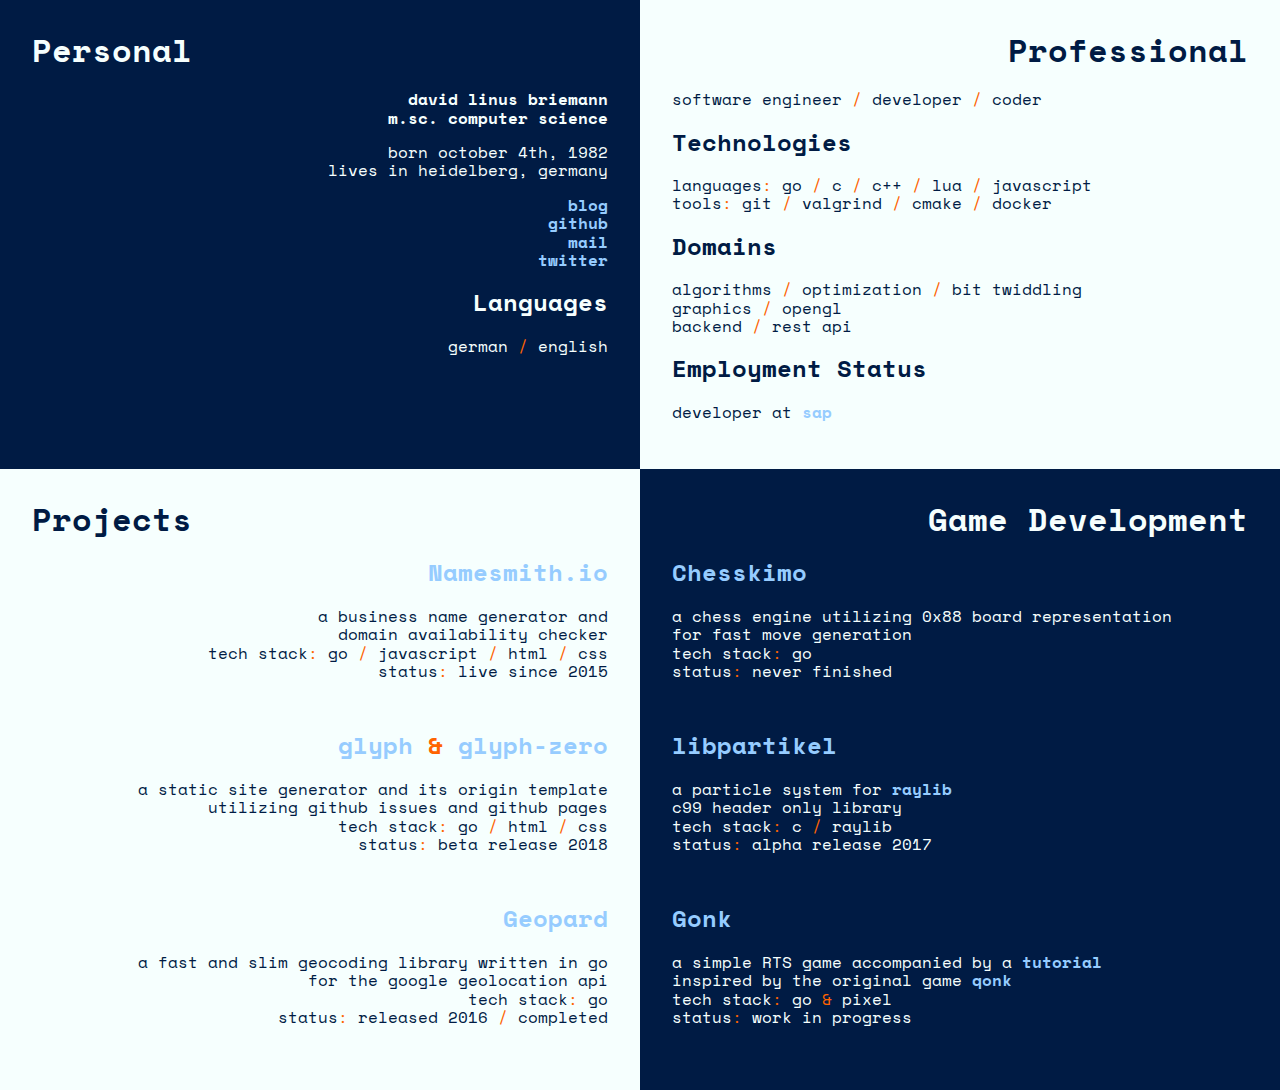
==== index.html @ ac458b6f "up" ====
<!doctype html>
<head>
	<meta charset="utf-8">
	<meta http-equiv="X-UA-Compatible" content="IE=edge,chrome=1">
	<title>Homepage of David Linus Briemann</title>
	<meta name="description" content="">
	<meta name="viewport" content="width=device-width, initial-scale=1">
	<link href="https://fonts.googleapis.com/css?family=Space+Mono:400,700" rel="stylesheet"> 
	<link rel="stylesheet" href="css/tachyons.min.css">
	<link rel="stylesheet" href="css/ionicons.min.css">
	<link rel="stylesheet" href="css/style.css">		
</head>

<body class="mw100 center monospace bg-washed-blue">
	<header></header>
	
	<main>
		<div class="flex-l">
			<div class="fl w-100 w-50-l tr-l tl bg-navy washed-blue pa4">
				<h1 class="tl-l tr mt0">Personal</h1>
				<!-- <h2>About</h2> -->
				<p class="fw7">
					david linus briemann<br>
					m.sc. computer science</p>
				<p>
					born october 4th, 1982<br>
					lives in heidelberg, germany
				</p>
				<!-- <h2>Contact</h2>  -->
				<p>
					<a class="light-blue no-underline dim fw7" href="https://dbriemann.github.io/blog/">
						blog</a>
						<sym> <i class="icon ion-edit"></i></sym><br>
					<a class="light-blue no-underline dim fw7" href="https://github.com/dbriemann">
						github</a>
						<sym> <i class="icon ion-social-github"></i></sym><br>
					<a class="light-blue no-underline dim fw7" href="mailto:ragingdave@mailbox.org">
						mail</a>
						<sym> <i class="icon ion-email"></i></sym><br>
					<a class="light-blue no-underline dim fw7" href="https://twitter.com/Raging_Dave">
						twitter</a>
						<sym> <i class="icon ion-social-twitter"></i></sym>
				</p>
				<h2>Languages</h2>
				<p>german <sym>/</sym> english</p>				
			</div>
			<div class="fl w-100 w-50-l tl navy bg-washed-blue pa4">
				<h1 class="tr mt0">Professional</h1>
				<!-- <h2>Occupation</h2> -->
				<p>
					software engineer <sym class="fw4">/</sym> developer <sym class="fw4">/</sym> coder					
				</p>
				<h2>Technologies</h2>
				<p>
					languages<sym>:</sym> go <sym>/</sym> c <sym>/</sym> c++ <sym>/</sym> lua <sym>/</sym> javascript<br>
					tools<sym>:</sym> git <sym>/</sym> valgrind <sym>/</sym> cmake <sym>/</sym> docker 
				</p>
				<h2>Domains</h2>
				<p>
					algorithms <sym>/</sym> optimization <sym>/</sym> bit twiddling <br>
					graphics <sym>/</sym> opengl<br>
					backend <sym>/</sym> rest api
				</p>
				<h2>Employment Status</h2>
				<p>developer at <a class="light-blue no-underline dim fw7" href="https://www.sap.com">sap</a></p>
			</div>
		</div>

		<div class="flex-l">
			<div class="fl w-100 w-50-l tr-l tl pa4 washed-blue bg-navy navy-l bg-washed-blue-l">
				<h1 class="tl-l tr mt0">Projects</h1>
				<div class="pb3">
					<h2><a class="no-underline dim light-blue f3" href="https://namesmith.io">Namesmith.io</a> <sym><i class="icon ion-link"></i></sym></h2>
					<p>
						a business name generator and<br>
						domain availability checker<br>
						tech stack<sym>:</sym> go <sym>/</sym> javascript <sym>/</sym> html <sym>/</sym> css<br>
						status<sym>:</sym> live since 2015
					</p>
				</div>
				<div class="pb3">
					<h2><a class="no-underline dim light-blue f3" href="https://github.com/dbriemann/glyph">glyph</a> <sym>&</sym> <a class="no-underline dim light-blue f3" href="https://github.com/dbriemann/glyph-zero">glyph-zero</a> <sym><i class="icon ion-link"></i></sym></h2>
					<p>
						a static site generator and its origin template<br>
						utilizing github issues and github pages<br>
						tech stack<sym>:</sym> go <sym>/</sym> html <sym>/</sym> css<br>
						status<sym>:</sym> beta release 2018
					</p>
				</div>
				<div class="pb3">
					<h2><a class="no-underline light-blue dim f3" href="https://github.com/dbriemann/geopard">Geopard</a> <sym><i class="icon ion-link"></i></sym></h2>
					<p>
						a fast and slim geocoding library written in go<br>
						for the google geolocation api<br>
						tech stack<sym>:</sym> go<br>
						status<sym>:</sym> released 2016 <sym>/</sym> completed
					</p>
				</div>
			</div>
			<div class="fl w-100 w-50-l tl bg-navy-l washed-blue-l navy bg-washed-blue pa4">
				<h1 class="tr mt0">Game Development</h1>
				<div class="pb3">
					<h2><a class="no-underline light-blue dim f3" href="https://github.com/dbriemann/chesskimo">Chesskimo</a> <sym><i class="icon ion-link"></i></sym></h2>
					<p>
						a chess engine utilizing 0x88 board representation<br>
						for fast move generation<br>
						tech stack<sym>:</sym> go<br>
						status<sym>:</sym> never finished
					</p>
				</div>
				<div class="pb3">
					<h2><a class="no-underline light-blue dim f3" href="https://github.com/dbriemann/libpartikel">libpartikel</a> <sym><i class="icon ion-link"></i></sym></h2>
					<p>
						a particle system for <a class="no-underline light-blue dim fw7" href="http://www.raylib.com/">raylib</a> <sym><i class="icon ion-link"></i></sym><br>
						c99 header only library<br>
						tech stack<sym>:</sym> c <sym>/</sym> raylib<br>
						status<sym>:</sym> alpha release 2017
					</p>
				</div>
				<div class="pb3">
					<h2><a class="no-underline light-blue dim f3" href="https://github.com/dbriemann/gonk">Gonk</a> <sym><i class="icon ion-link"></i></sym></h2>
					<p>
						a simple RTS game accompanied by a <a class="no-underline light-blue dim fw7" href="https://dbriemann.github.io/blog/label-making-a-game.html">tutorial</a><br>
						inspired by the original game <a class="no-underline light-blue dim fw7" href="http://anthony.liekens.net/index.php/Computers/Qonk">qonk</a><br>
						tech stack<sym>:</sym> go <sym>&</sym> pixel<br>
						status<sym>:</sym> work in progress
					</p>
				</div>
			</div>
		</div>
	</main>	

	<footer></footer>
</body>

</html>
---- css/style.css ----
sym { color: #ff6300; }

@media screen and (min-width: 60em) {
    .navy-l { color: #001b44; }
    .washed-blue-l { color: #f6fffe; }
    .bg-navy-l { background-color: #001b44; }
    .bg-washed-blue-l { background-color: #f6fffe; }
    .lightest-blue-l { color: #cdecff; }
    .light-blue-l { color: #96ccff; }
}
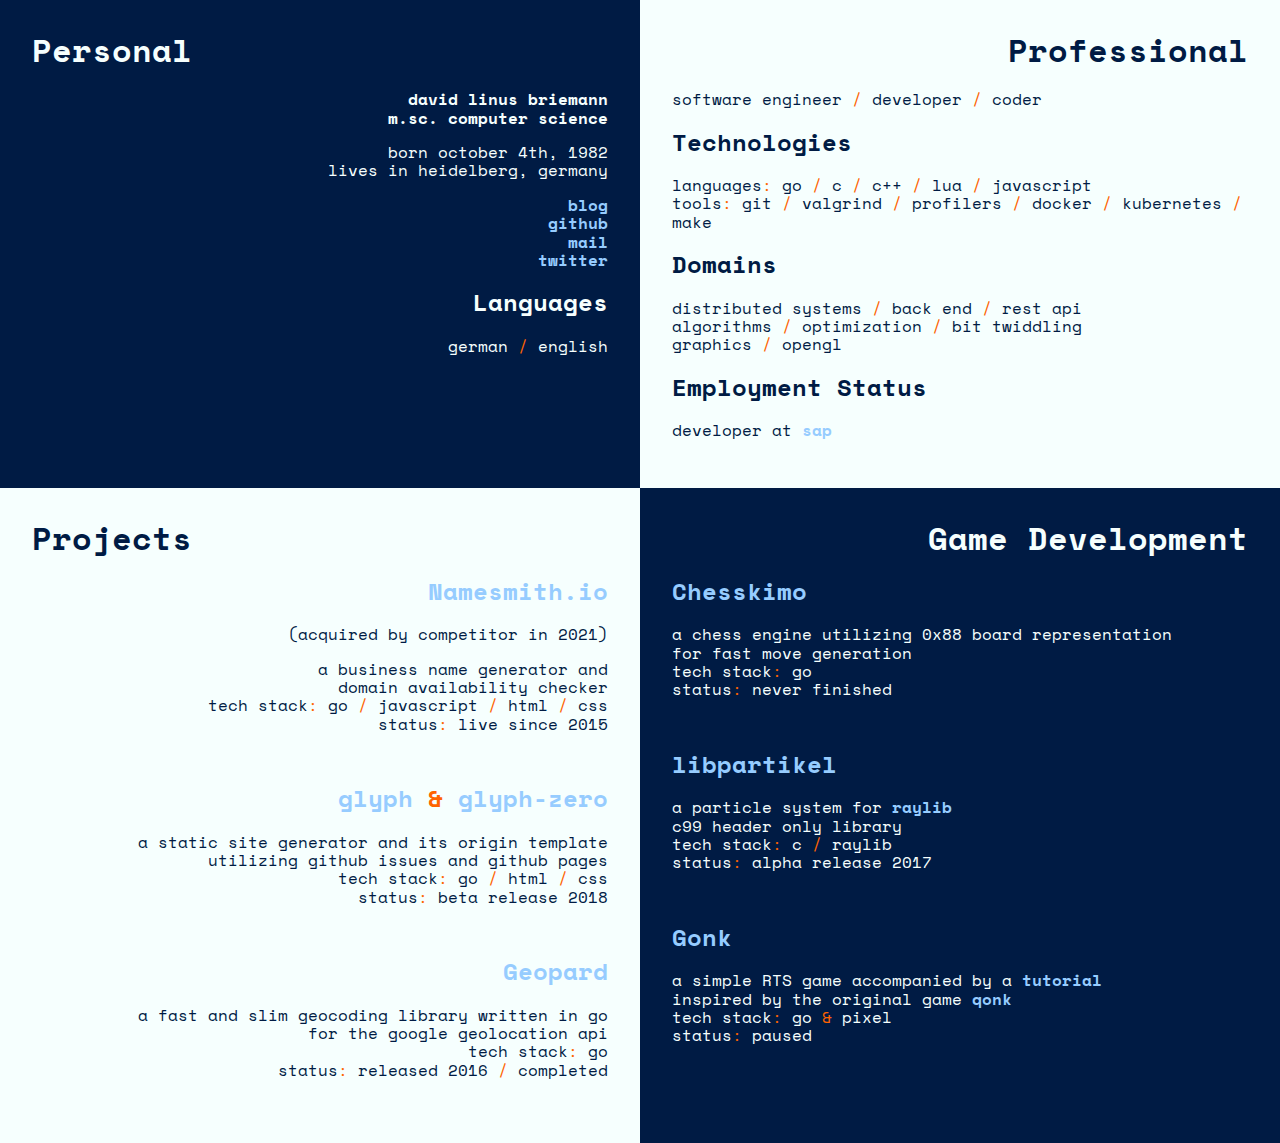
==== commit 21ac8b6a: "update" ====
--- a/index.html
+++ b/index.html
@@ -34,10 +34,10 @@
 					<a class="light-blue no-underline dim fw7" href="https://github.com/dbriemann">
 						github</a>
 						<sym> <i class="icon ion-social-github"></i></sym><br>
-					<a class="light-blue no-underline dim fw7" href="mailto:ragingdave@mailbox.org">
+					<a class="light-blue no-underline dim fw7" href="mailto:dlb@mailbox.org">
 						mail</a>
 						<sym> <i class="icon ion-email"></i></sym><br>
-					<a class="light-blue no-underline dim fw7" href="https://twitter.com/Raging_Dave">
+					<a class="light-blue no-underline dim fw7" href="https://twitter.com/NeroLXIV">
 						twitter</a>
 						<sym> <i class="icon ion-social-twitter"></i></sym>
 				</p>
@@ -53,13 +53,13 @@
 				<h2>Technologies</h2>
 				<p>
 					languages<sym>:</sym> go <sym>/</sym> c <sym>/</sym> c++ <sym>/</sym> lua <sym>/</sym> javascript<br>
-					tools<sym>:</sym> git <sym>/</sym> valgrind <sym>/</sym> cmake <sym>/</sym> docker 
+					tools<sym>:</sym> git <sym>/</sym> valgrind <sym>/</sym> profilers <sym>/</sym> docker <sym>/</sym> kubernetes <sym>/</sym> make
 				</p>
 				<h2>Domains</h2>
 				<p>
+          distributed systems <sym>/</sym> back end <sym>/</sym> rest api <br>
 					algorithms <sym>/</sym> optimization <sym>/</sym> bit twiddling <br>
-					graphics <sym>/</sym> opengl<br>
-					backend <sym>/</sym> rest api
+					graphics <sym>/</sym> opengl
 				</p>
 				<h2>Employment Status</h2>
 				<p>developer at <a class="light-blue no-underline dim fw7" href="https://www.sap.com">sap</a></p>
@@ -71,6 +71,7 @@
 				<h1 class="tl-l tr mt0">Projects</h1>
 				<div class="pb3">
 					<h2><a class="no-underline dim light-blue f3" href="https://namesmith.io">Namesmith.io</a> <sym><i class="icon ion-link"></i></sym></h2>
+          <p>(acquired by competitor in 2021)</p>
 					<p>
 						a business name generator and<br>
 						domain availability checker<br>
@@ -123,7 +124,7 @@
 						a simple RTS game accompanied by a <a class="no-underline light-blue dim fw7" href="https://dbriemann.github.io/blog/label-making-a-game.html">tutorial</a><br>
 						inspired by the original game <a class="no-underline light-blue dim fw7" href="http://anthony.liekens.net/index.php/Computers/Qonk">qonk</a><br>
 						tech stack<sym>:</sym> go <sym>&</sym> pixel<br>
-						status<sym>:</sym> work in progress
+						status<sym>:</sym> paused
 					</p>
 				</div>
 			</div>
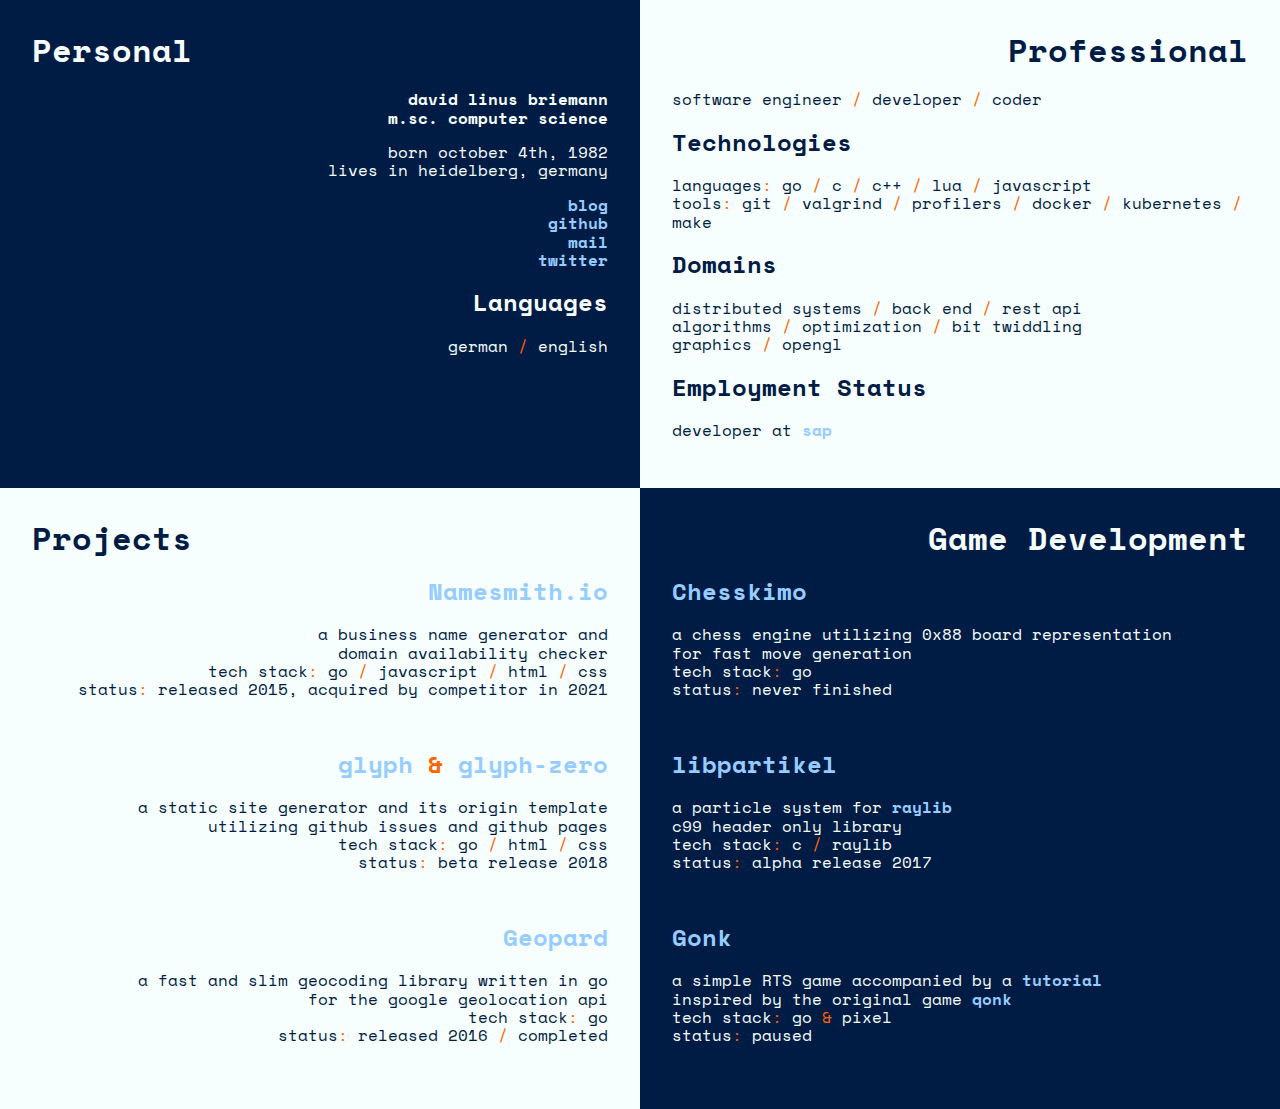
==== commit 61773441: "improve layout" ====
--- a/index.html
+++ b/index.html
@@ -70,13 +70,12 @@
 			<div class="fl w-100 w-50-l tr-l tl pa4 washed-blue bg-navy navy-l bg-washed-blue-l">
 				<h1 class="tl-l tr mt0">Projects</h1>
 				<div class="pb3">
-					<h2><a class="no-underline dim light-blue f3" href="https://namesmith.io">Namesmith.io</a> <sym><i class="icon ion-link"></i></sym></h2>
-          <p>(acquired by competitor in 2021)</p>
+					<h2><a class="no-underline dim light-blue f3" href="#">Namesmith.io</a> <sym><i class="icon ion-link"></i></sym></h2>
 					<p>
 						a business name generator and<br>
 						domain availability checker<br>
 						tech stack<sym>:</sym> go <sym>/</sym> javascript <sym>/</sym> html <sym>/</sym> css<br>
-						status<sym>:</sym> live since 2015
+						status<sym>:</sym> released 2015, acquired by competitor in 2021
 					</p>
 				</div>
 				<div class="pb3">
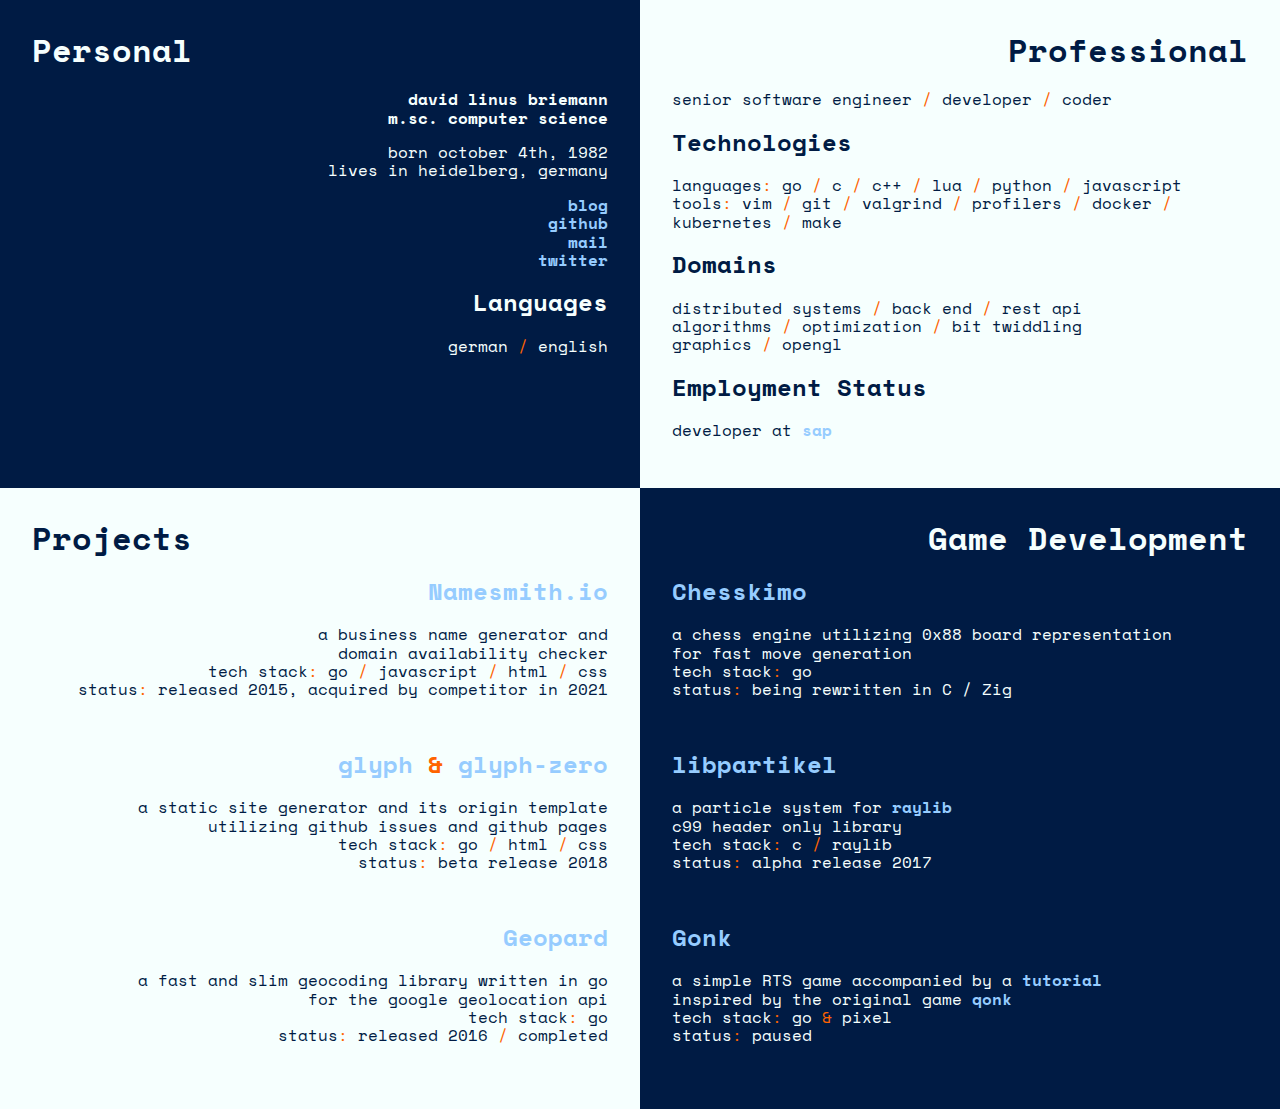
==== commit c91e8fc1: "update" ====
--- a/index.html
+++ b/index.html
@@ -1,136 +1,157 @@
 <!doctype html>
+
 <head>
-	<meta charset="utf-8">
-	<meta http-equiv="X-UA-Compatible" content="IE=edge,chrome=1">
-	<title>Homepage of David Linus Briemann</title>
-	<meta name="description" content="">
-	<meta name="viewport" content="width=device-width, initial-scale=1">
-	<link href="https://fonts.googleapis.com/css?family=Space+Mono:400,700" rel="stylesheet"> 
-	<link rel="stylesheet" href="css/tachyons.min.css">
-	<link rel="stylesheet" href="css/ionicons.min.css">
-	<link rel="stylesheet" href="css/style.css">		
+  <meta charset="utf-8">
+  <meta http-equiv="X-UA-Compatible" content="IE=edge,chrome=1">
+  <title>Homepage of David Linus Briemann</title>
+  <meta name="description" content="">
+  <meta name="viewport" content="width=device-width, initial-scale=1">
+  <link href="https://fonts.googleapis.com/css?family=Space+Mono:400,700" rel="stylesheet">
+  <link rel="stylesheet" href="css/tachyons.min.css">
+  <link rel="stylesheet" href="css/ionicons.min.css">
+  <link rel="stylesheet" href="css/style.css">
 </head>
 
 <body class="mw100 center monospace bg-washed-blue">
-	<header></header>
-	
-	<main>
-		<div class="flex-l">
-			<div class="fl w-100 w-50-l tr-l tl bg-navy washed-blue pa4">
-				<h1 class="tl-l tr mt0">Personal</h1>
-				<!-- <h2>About</h2> -->
-				<p class="fw7">
-					david linus briemann<br>
-					m.sc. computer science</p>
-				<p>
-					born october 4th, 1982<br>
-					lives in heidelberg, germany
-				</p>
-				<!-- <h2>Contact</h2>  -->
-				<p>
-					<a class="light-blue no-underline dim fw7" href="https://dbriemann.github.io/blog/">
-						blog</a>
-						<sym> <i class="icon ion-edit"></i></sym><br>
-					<a class="light-blue no-underline dim fw7" href="https://github.com/dbriemann">
-						github</a>
-						<sym> <i class="icon ion-social-github"></i></sym><br>
-					<a class="light-blue no-underline dim fw7" href="mailto:dlb@mailbox.org">
-						mail</a>
-						<sym> <i class="icon ion-email"></i></sym><br>
-					<a class="light-blue no-underline dim fw7" href="https://twitter.com/NeroLXIV">
-						twitter</a>
-						<sym> <i class="icon ion-social-twitter"></i></sym>
-				</p>
-				<h2>Languages</h2>
-				<p>german <sym>/</sym> english</p>				
-			</div>
-			<div class="fl w-100 w-50-l tl navy bg-washed-blue pa4">
-				<h1 class="tr mt0">Professional</h1>
-				<!-- <h2>Occupation</h2> -->
-				<p>
-					software engineer <sym class="fw4">/</sym> developer <sym class="fw4">/</sym> coder					
-				</p>
-				<h2>Technologies</h2>
-				<p>
-					languages<sym>:</sym> go <sym>/</sym> c <sym>/</sym> c++ <sym>/</sym> lua <sym>/</sym> javascript<br>
-					tools<sym>:</sym> git <sym>/</sym> valgrind <sym>/</sym> profilers <sym>/</sym> docker <sym>/</sym> kubernetes <sym>/</sym> make
-				</p>
-				<h2>Domains</h2>
-				<p>
+  <header></header>
+
+  <main>
+    <div class="flex-l">
+      <div class="fl w-100 w-50-l tr-l tl bg-navy washed-blue pa4">
+        <h1 class="tl-l tr mt0">Personal</h1>
+        <!-- <h2>About</h2> -->
+        <p class="fw7">
+          david linus briemann<br>
+          m.sc. computer science</p>
+        <p>
+          born october 4th, 1982<br>
+          lives in heidelberg, germany
+        </p>
+        <!-- <h2>Contact</h2>  -->
+        <p>
+          <a class="light-blue no-underline dim fw7" href="https://dbriemann.github.io/blog/">
+            blog</a>
+          <sym> <i class="icon ion-edit"></i></sym><br>
+          <a class="light-blue no-underline dim fw7" href="https://github.com/dbriemann">
+            github</a>
+          <sym> <i class="icon ion-social-github"></i></sym><br>
+          <a class="light-blue no-underline dim fw7" href="mailto:dlb@mailbox.org">
+            mail</a>
+          <sym> <i class="icon ion-email"></i></sym><br>
+          <a class="light-blue no-underline dim fw7" href="https://twitter.com/NeroLXIV">
+            twitter</a>
+          <sym> <i class="icon ion-social-twitter"></i></sym>
+        </p>
+        <h2>Languages</h2>
+        <p>german <sym>/</sym> english</p>
+      </div>
+      <div class="fl w-100 w-50-l tl navy bg-washed-blue pa4">
+        <h1 class="tr mt0">Professional</h1>
+        <!-- <h2>Occupation</h2> -->
+        <p>
+          senior software engineer <sym class="fw4">/</sym> developer <sym class="fw4">/</sym> coder
+        </p>
+        <h2>Technologies</h2>
+        <p>
+          languages<sym>:</sym> go <sym>/</sym> c <sym>/</sym> c++ <sym>/</sym> lua <sym>/</sym> python <sym>/</sym>
+          javascript<br>
+          tools<sym>:</sym> vim <sym>/</sym> git <sym>/</sym> valgrind <sym>/</sym> profilers <sym>/</sym> docker <sym>/
+          </sym> kubernetes
+          <sym>/</sym> make
+        </p>
+        <h2>Domains</h2>
+        <p>
           distributed systems <sym>/</sym> back end <sym>/</sym> rest api <br>
-					algorithms <sym>/</sym> optimization <sym>/</sym> bit twiddling <br>
-					graphics <sym>/</sym> opengl
-				</p>
-				<h2>Employment Status</h2>
-				<p>developer at <a class="light-blue no-underline dim fw7" href="https://www.sap.com">sap</a></p>
-			</div>
-		</div>
+          algorithms <sym>/</sym> optimization <sym>/</sym> bit twiddling <br>
+          graphics <sym>/</sym> opengl
+        </p>
+        <h2>Employment Status</h2>
+        <p>developer at <a class="light-blue no-underline dim fw7" href="https://www.sap.com">sap</a></p>
+      </div>
+    </div>
 
-		<div class="flex-l">
-			<div class="fl w-100 w-50-l tr-l tl pa4 washed-blue bg-navy navy-l bg-washed-blue-l">
-				<h1 class="tl-l tr mt0">Projects</h1>
-				<div class="pb3">
-					<h2><a class="no-underline dim light-blue f3" href="#">Namesmith.io</a> <sym><i class="icon ion-link"></i></sym></h2>
-					<p>
-						a business name generator and<br>
-						domain availability checker<br>
-						tech stack<sym>:</sym> go <sym>/</sym> javascript <sym>/</sym> html <sym>/</sym> css<br>
-						status<sym>:</sym> released 2015, acquired by competitor in 2021
-					</p>
-				</div>
-				<div class="pb3">
-					<h2><a class="no-underline dim light-blue f3" href="https://github.com/dbriemann/glyph">glyph</a> <sym>&</sym> <a class="no-underline dim light-blue f3" href="https://github.com/dbriemann/glyph-zero">glyph-zero</a> <sym><i class="icon ion-link"></i></sym></h2>
-					<p>
-						a static site generator and its origin template<br>
-						utilizing github issues and github pages<br>
-						tech stack<sym>:</sym> go <sym>/</sym> html <sym>/</sym> css<br>
-						status<sym>:</sym> beta release 2018
-					</p>
-				</div>
-				<div class="pb3">
-					<h2><a class="no-underline light-blue dim f3" href="https://github.com/dbriemann/geopard">Geopard</a> <sym><i class="icon ion-link"></i></sym></h2>
-					<p>
-						a fast and slim geocoding library written in go<br>
-						for the google geolocation api<br>
-						tech stack<sym>:</sym> go<br>
-						status<sym>:</sym> released 2016 <sym>/</sym> completed
-					</p>
-				</div>
-			</div>
-			<div class="fl w-100 w-50-l tl bg-navy-l washed-blue-l navy bg-washed-blue pa4">
-				<h1 class="tr mt0">Game Development</h1>
-				<div class="pb3">
-					<h2><a class="no-underline light-blue dim f3" href="https://github.com/dbriemann/chesskimo">Chesskimo</a> <sym><i class="icon ion-link"></i></sym></h2>
-					<p>
-						a chess engine utilizing 0x88 board representation<br>
-						for fast move generation<br>
-						tech stack<sym>:</sym> go<br>
-						status<sym>:</sym> never finished
-					</p>
-				</div>
-				<div class="pb3">
-					<h2><a class="no-underline light-blue dim f3" href="https://github.com/dbriemann/libpartikel">libpartikel</a> <sym><i class="icon ion-link"></i></sym></h2>
-					<p>
-						a particle system for <a class="no-underline light-blue dim fw7" href="http://www.raylib.com/">raylib</a> <sym><i class="icon ion-link"></i></sym><br>
-						c99 header only library<br>
-						tech stack<sym>:</sym> c <sym>/</sym> raylib<br>
-						status<sym>:</sym> alpha release 2017
-					</p>
-				</div>
-				<div class="pb3">
-					<h2><a class="no-underline light-blue dim f3" href="https://github.com/dbriemann/gonk">Gonk</a> <sym><i class="icon ion-link"></i></sym></h2>
-					<p>
-						a simple RTS game accompanied by a <a class="no-underline light-blue dim fw7" href="https://dbriemann.github.io/blog/label-making-a-game.html">tutorial</a><br>
-						inspired by the original game <a class="no-underline light-blue dim fw7" href="http://anthony.liekens.net/index.php/Computers/Qonk">qonk</a><br>
-						tech stack<sym>:</sym> go <sym>&</sym> pixel<br>
-						status<sym>:</sym> paused
-					</p>
-				</div>
-			</div>
-		</div>
-	</main>	
+    <div class="flex-l">
+      <div class="fl w-100 w-50-l tr-l tl pa4 washed-blue bg-navy navy-l bg-washed-blue-l">
+        <h1 class="tl-l tr mt0">Projects</h1>
+        <div class="pb3">
+          <h2><a class="no-underline dim light-blue f3" href="#">Namesmith.io</a>
+            <sym><i class="icon ion-link"></i></sym>
+          </h2>
+          <p>
+            a business name generator and<br>
+            domain availability checker<br>
+            tech stack<sym>:</sym> go <sym>/</sym> javascript <sym>/</sym> html <sym>/</sym> css<br>
+            status<sym>:</sym> released 2015, acquired by competitor in 2021
+          </p>
+        </div>
+        <div class="pb3">
+          <h2><a class="no-underline dim light-blue f3" href="https://github.com/dbriemann/glyph">glyph</a>
+            <sym>&</sym> <a class="no-underline dim light-blue f3"
+              href="https://github.com/dbriemann/glyph-zero">glyph-zero</a>
+            <sym><i class="icon ion-link"></i></sym>
+          </h2>
+          <p>
+            a static site generator and its origin template<br>
+            utilizing github issues and github pages<br>
+            tech stack<sym>:</sym> go <sym>/</sym> html <sym>/</sym> css<br>
+            status<sym>:</sym> beta release 2018
+          </p>
+        </div>
+        <div class="pb3">
+          <h2><a class="no-underline light-blue dim f3" href="https://github.com/dbriemann/geopard">Geopard</a>
+            <sym><i class="icon ion-link"></i></sym>
+          </h2>
+          <p>
+            a fast and slim geocoding library written in go<br>
+            for the google geolocation api<br>
+            tech stack<sym>:</sym> go<br>
+            status<sym>:</sym> released 2016 <sym>/</sym> completed
+          </p>
+        </div>
+      </div>
+      <div class="fl w-100 w-50-l tl bg-navy-l washed-blue-l navy bg-washed-blue pa4">
+        <h1 class="tr mt0">Game Development</h1>
+        <div class="pb3">
+          <h2><a class="no-underline light-blue dim f3" href="https://github.com/dbriemann/chesskimo">Chesskimo</a>
+            <sym><i class="icon ion-link"></i></sym>
+          </h2>
+          <p>
+            a chess engine utilizing 0x88 board representation<br>
+            for fast move generation<br>
+            tech stack<sym>:</sym> go<br>
+            status<sym>:</sym> being rewritten in C / Zig
+          </p>
+        </div>
+        <div class="pb3">
+          <h2><a class="no-underline light-blue dim f3" href="https://github.com/dbriemann/libpartikel">libpartikel</a>
+            <sym><i class="icon ion-link"></i></sym>
+          </h2>
+          <p>
+            a particle system for <a class="no-underline light-blue dim fw7" href="http://www.raylib.com/">raylib</a>
+            <sym><i class="icon ion-link"></i></sym><br>
+            c99 header only library<br>
+            tech stack<sym>:</sym> c <sym>/</sym> raylib<br>
+            status<sym>:</sym> alpha release 2017
+          </p>
+        </div>
+        <div class="pb3">
+          <h2><a class="no-underline light-blue dim f3" href="https://github.com/dbriemann/gonk">Gonk</a>
+            <sym><i class="icon ion-link"></i></sym>
+          </h2>
+          <p>
+            a simple RTS game accompanied by a <a class="no-underline light-blue dim fw7"
+              href="https://dbriemann.github.io/blog/label-making-a-game.html">tutorial</a><br>
+            inspired by the original game <a class="no-underline light-blue dim fw7"
+              href="http://anthony.liekens.net/index.php/Computers/Qonk">qonk</a><br>
+            tech stack<sym>:</sym> go <sym>&</sym> pixel<br>
+            status<sym>:</sym> paused
+          </p>
+        </div>
+      </div>
+    </div>
+  </main>
 
-	<footer></footer>
+  <footer></footer>
 </body>
 
 </html>
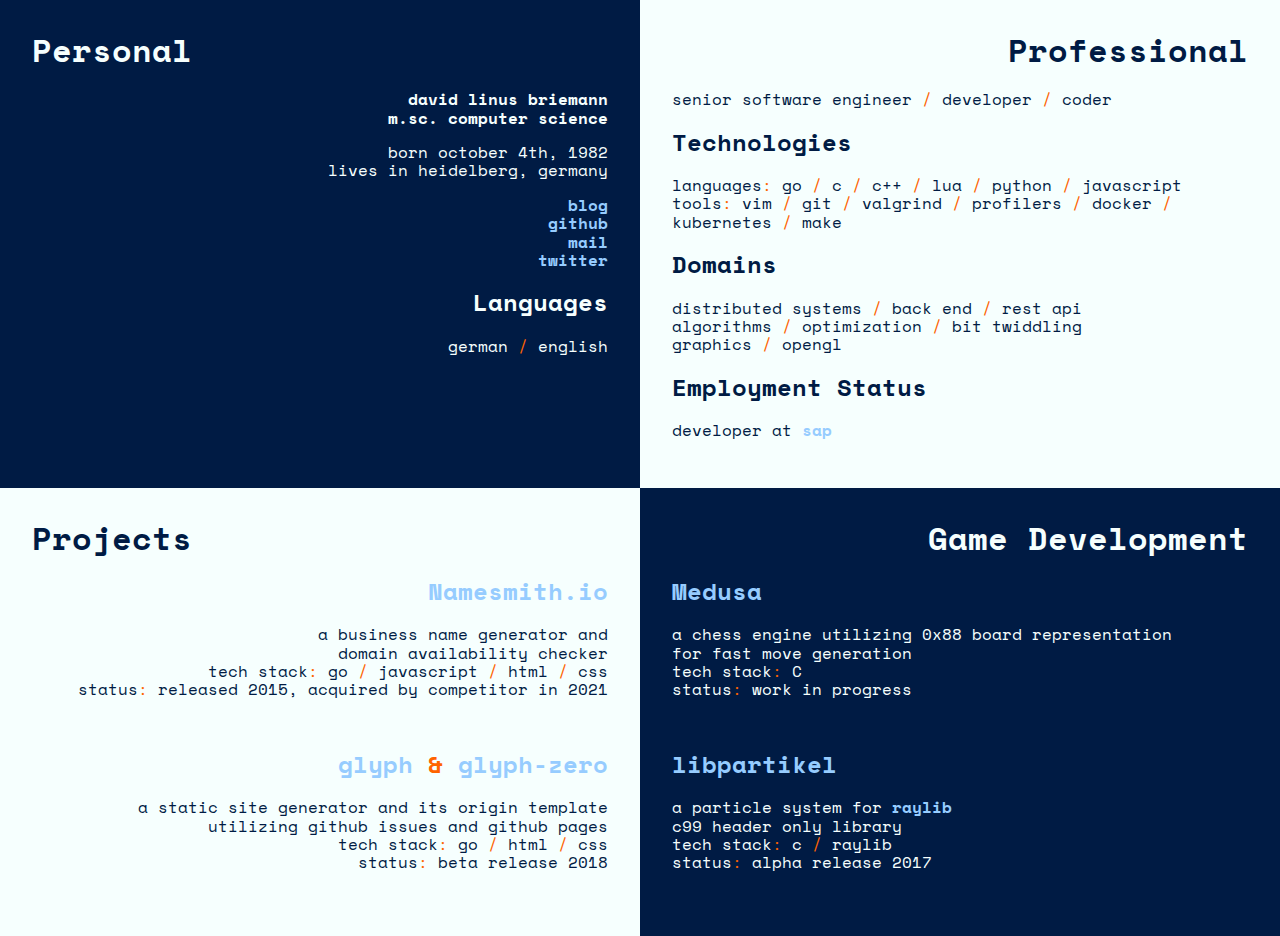
==== commit 73172dc0: "mini update" ====
--- a/index.html
+++ b/index.html
@@ -97,29 +97,18 @@
             status<sym>:</sym> beta release 2018
           </p>
         </div>
-        <div class="pb3">
-          <h2><a class="no-underline light-blue dim f3" href="https://github.com/dbriemann/geopard">Geopard</a>
-            <sym><i class="icon ion-link"></i></sym>
-          </h2>
-          <p>
-            a fast and slim geocoding library written in go<br>
-            for the google geolocation api<br>
-            tech stack<sym>:</sym> go<br>
-            status<sym>:</sym> released 2016 <sym>/</sym> completed
-          </p>
-        </div>
       </div>
       <div class="fl w-100 w-50-l tl bg-navy-l washed-blue-l navy bg-washed-blue pa4">
         <h1 class="tr mt0">Game Development</h1>
         <div class="pb3">
-          <h2><a class="no-underline light-blue dim f3" href="https://github.com/dbriemann/chesskimo">Chesskimo</a>
+          <h2><a class="no-underline light-blue dim f3" href="https://github.com/dbriemann/medusa.c">Medusa</a>
             <sym><i class="icon ion-link"></i></sym>
           </h2>
           <p>
             a chess engine utilizing 0x88 board representation<br>
             for fast move generation<br>
-            tech stack<sym>:</sym> go<br>
-            status<sym>:</sym> being rewritten in C / Zig
+            tech stack<sym>:</sym> C<br>
+            status<sym>:</sym> work in progress
           </p>
         </div>
         <div class="pb3">
@@ -134,19 +123,6 @@
             status<sym>:</sym> alpha release 2017
           </p>
         </div>
-        <div class="pb3">
-          <h2><a class="no-underline light-blue dim f3" href="https://github.com/dbriemann/gonk">Gonk</a>
-            <sym><i class="icon ion-link"></i></sym>
-          </h2>
-          <p>
-            a simple RTS game accompanied by a <a class="no-underline light-blue dim fw7"
-              href="https://dbriemann.github.io/blog/label-making-a-game.html">tutorial</a><br>
-            inspired by the original game <a class="no-underline light-blue dim fw7"
-              href="http://anthony.liekens.net/index.php/Computers/Qonk">qonk</a><br>
-            tech stack<sym>:</sym> go <sym>&</sym> pixel<br>
-            status<sym>:</sym> paused
-          </p>
-        </div>
       </div>
     </div>
   </main>
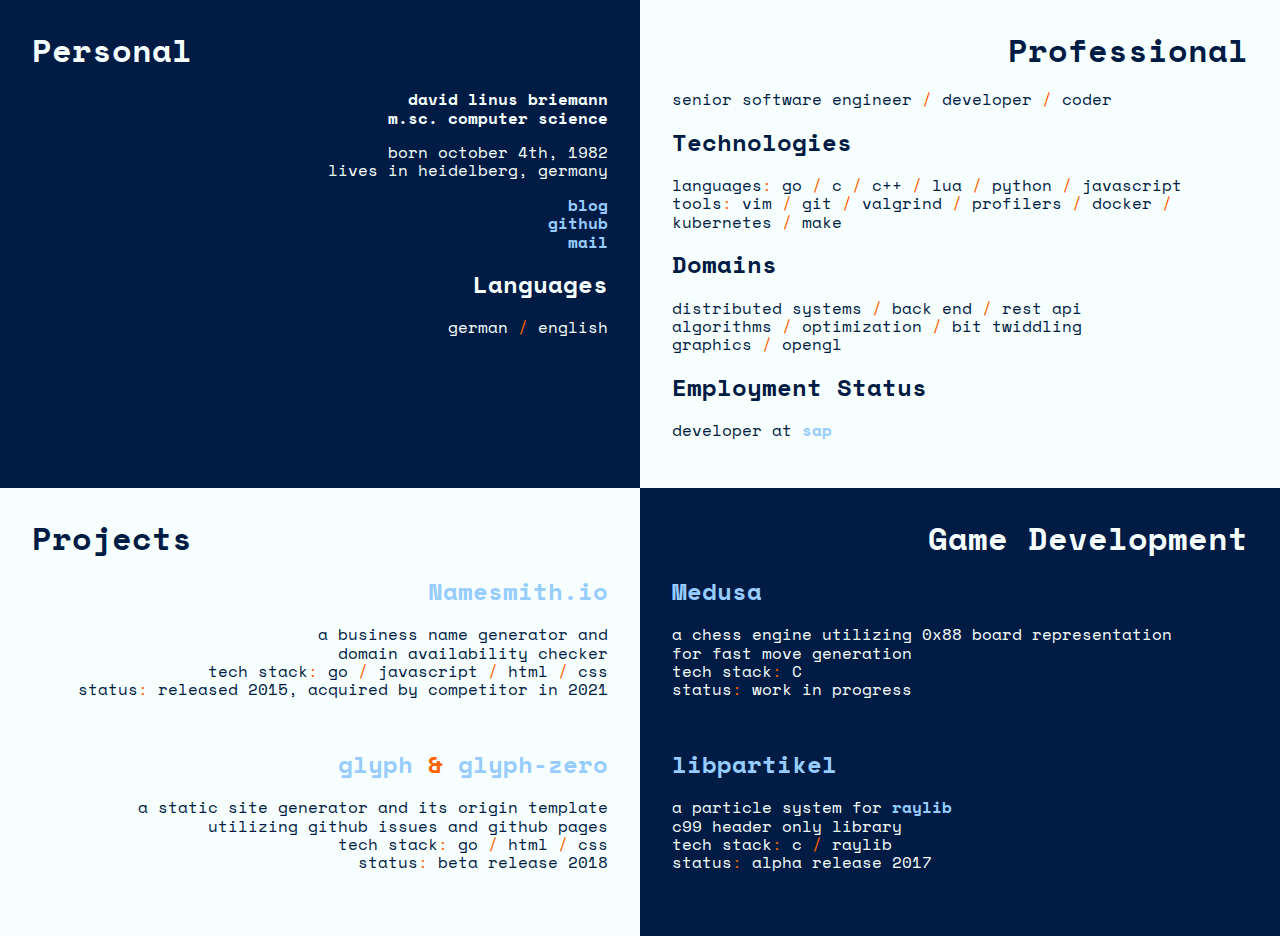
==== commit 391524db: "remove twitter" ====
--- a/index.html
+++ b/index.html
@@ -38,9 +38,6 @@
           <a class="light-blue no-underline dim fw7" href="mailto:dlb@mailbox.org">
             mail</a>
           <sym> <i class="icon ion-email"></i></sym><br>
-          <a class="light-blue no-underline dim fw7" href="https://twitter.com/NeroLXIV">
-            twitter</a>
-          <sym> <i class="icon ion-social-twitter"></i></sym>
         </p>
         <h2>Languages</h2>
         <p>german <sym>/</sym> english</p>
